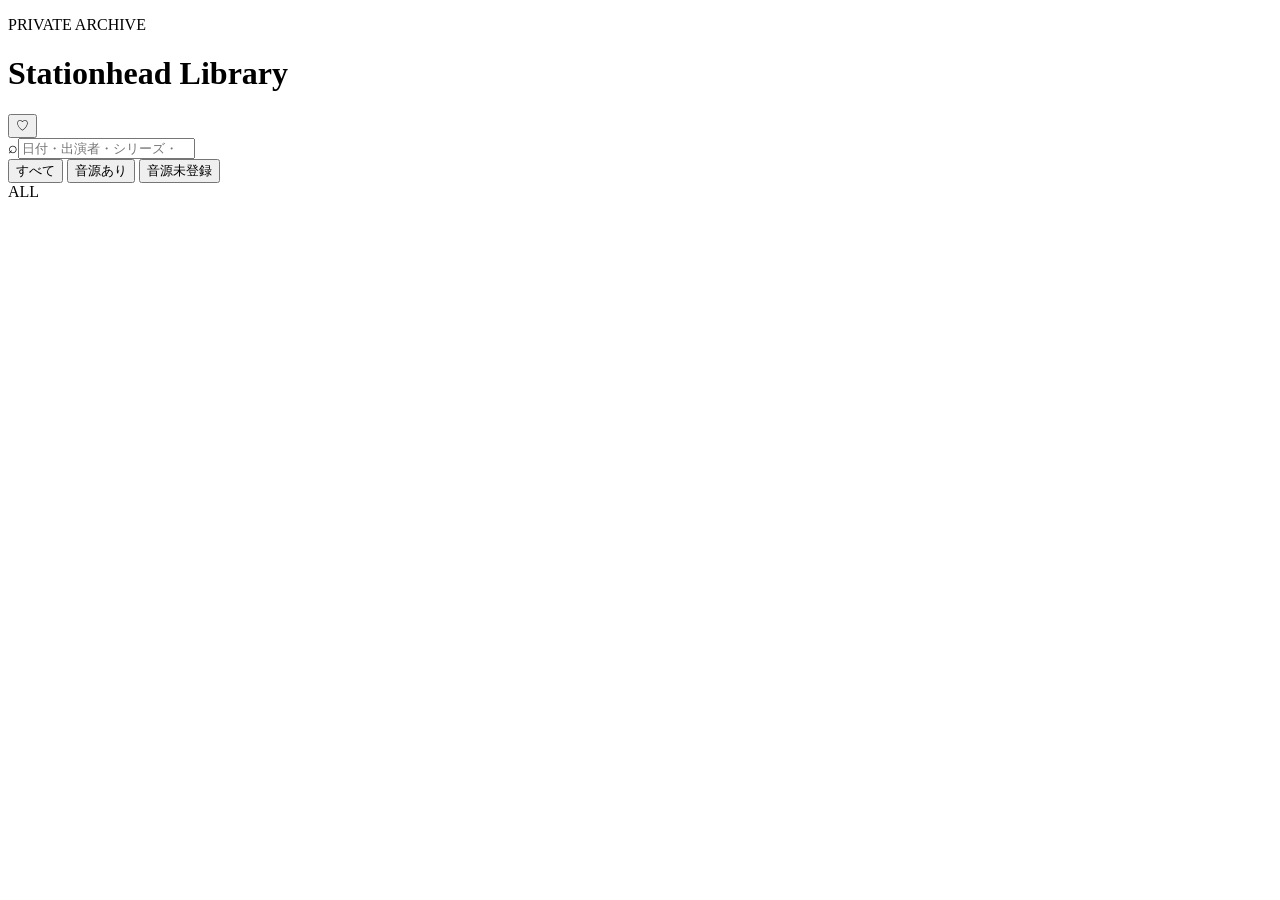
==== index.html @ ab301841 "Add index.html" ====
<!doctype html>
<html lang="ja">
<head>
  <meta charset="utf-8">
  <meta name="viewport" content="width=device-width,initial-scale=1,viewport-fit=cover">
  <meta name="theme-color" content="#101217">
  <title>MAZZEL Stationhead Library</title>
  <link rel="stylesheet" href="./styles.css">
</head>
<body>
  <header class="topbar">
    <div><p class="eyebrow">PRIVATE ARCHIVE</p><h1>Stationhead Library</h1></div>
    <button id="favOnlyBtn" class="round">♡</button>
  </header>
  <main>
    <section class="controls">
      <label class="search"><span>⌕</span><input id="searchInput" type="search" placeholder="日付・出演者・シリーズ・メモを検索"></label>
      <div id="memberChips" class="chips"></div>
      <div class="status-row">
        <button class="status-btn active" data-status="all">すべて</button>
        <button class="status-btn" data-status="ready">音源あり</button>
        <button class="status-btn" data-status="missing">音源未登録</button>
      </div>
    </section>
    <section class="summary"><span id="countLabel"></span><span id="filterLabel">ALL</span></section>
    <section id="episodeList" class="episode-list"></section>
  </main>

  <template id="episodeTemplate">
    <article class="episode-card">
      <div class="card-head">
        <div><p class="date"></p><h2 class="series"></h2></div>
        <button class="fav-btn round">♡</button>
      </div>
      <div class="members"></div>
      <p class="memo"></p>
      <div class="player-wrap"></div>
      <div class="meta"></div>
    </article>
  </template>
  <script type="module" src="./app.js"></script>
</body>
</html>
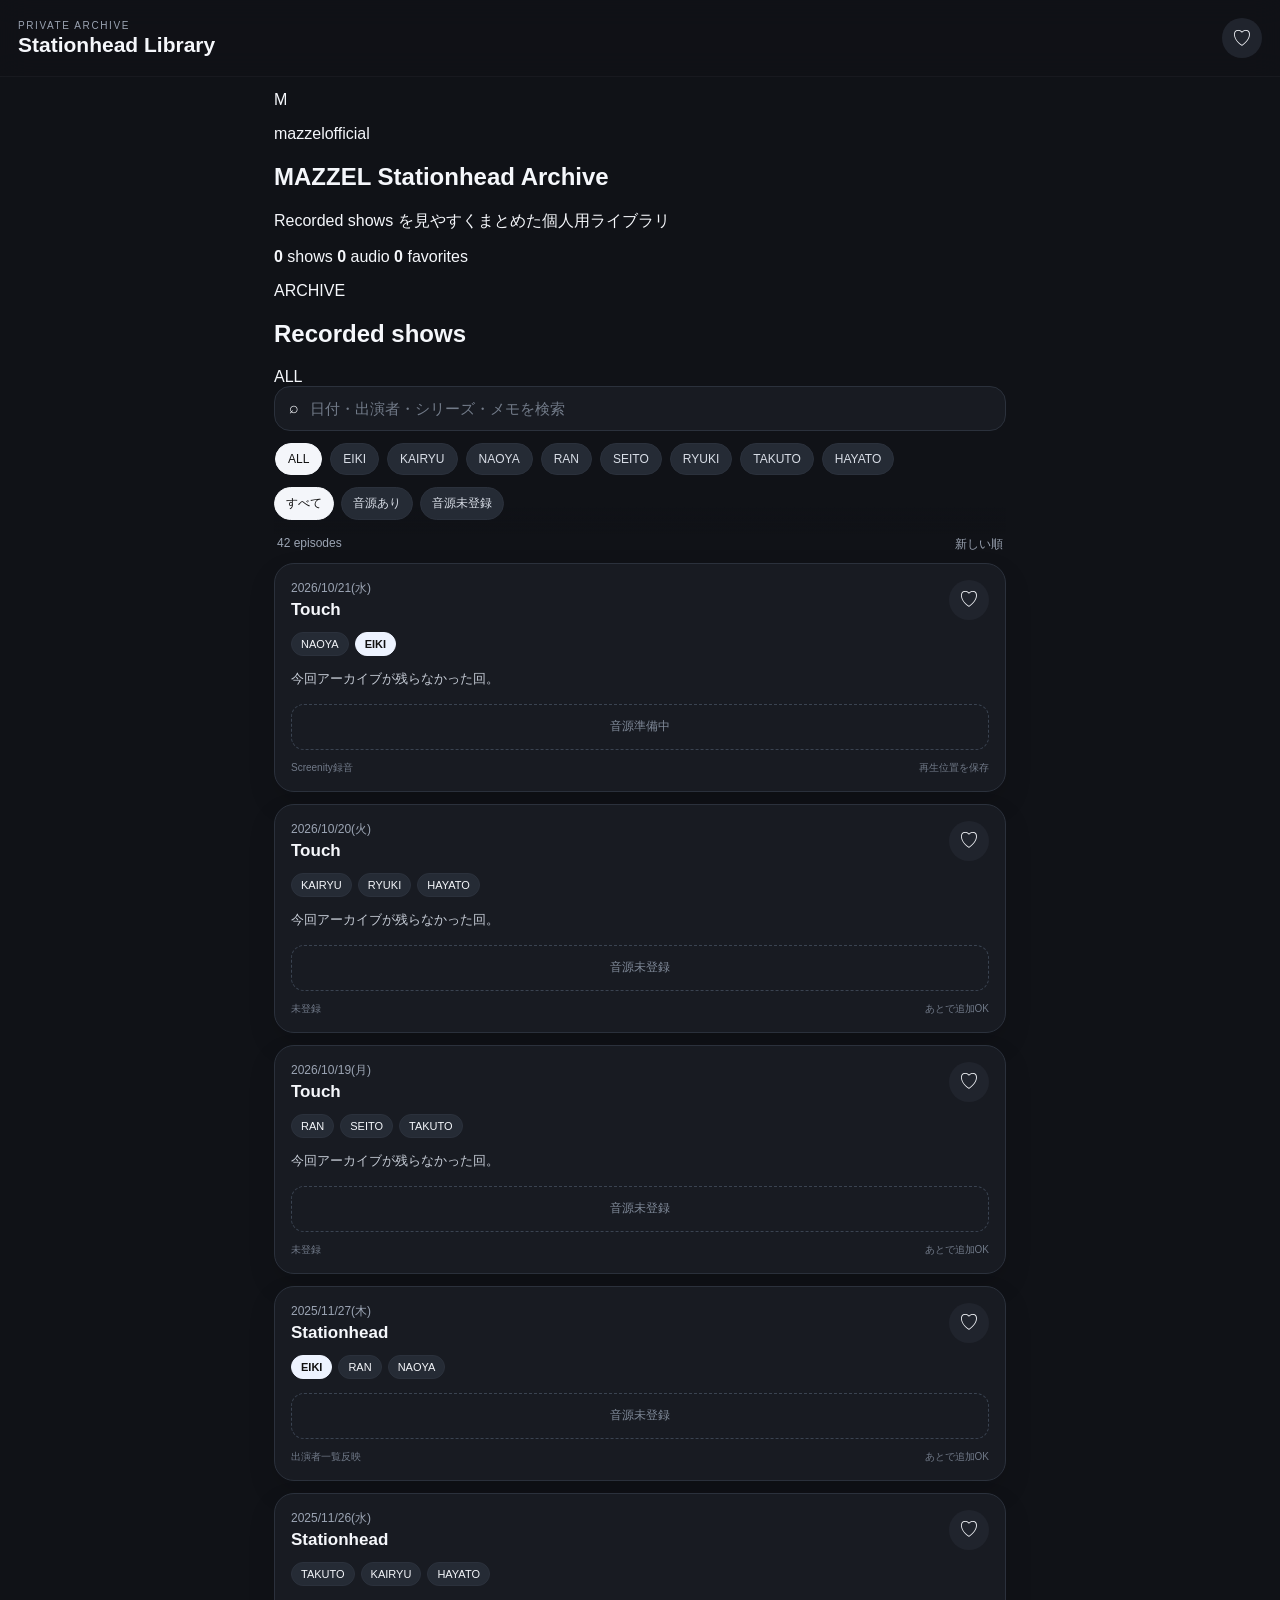
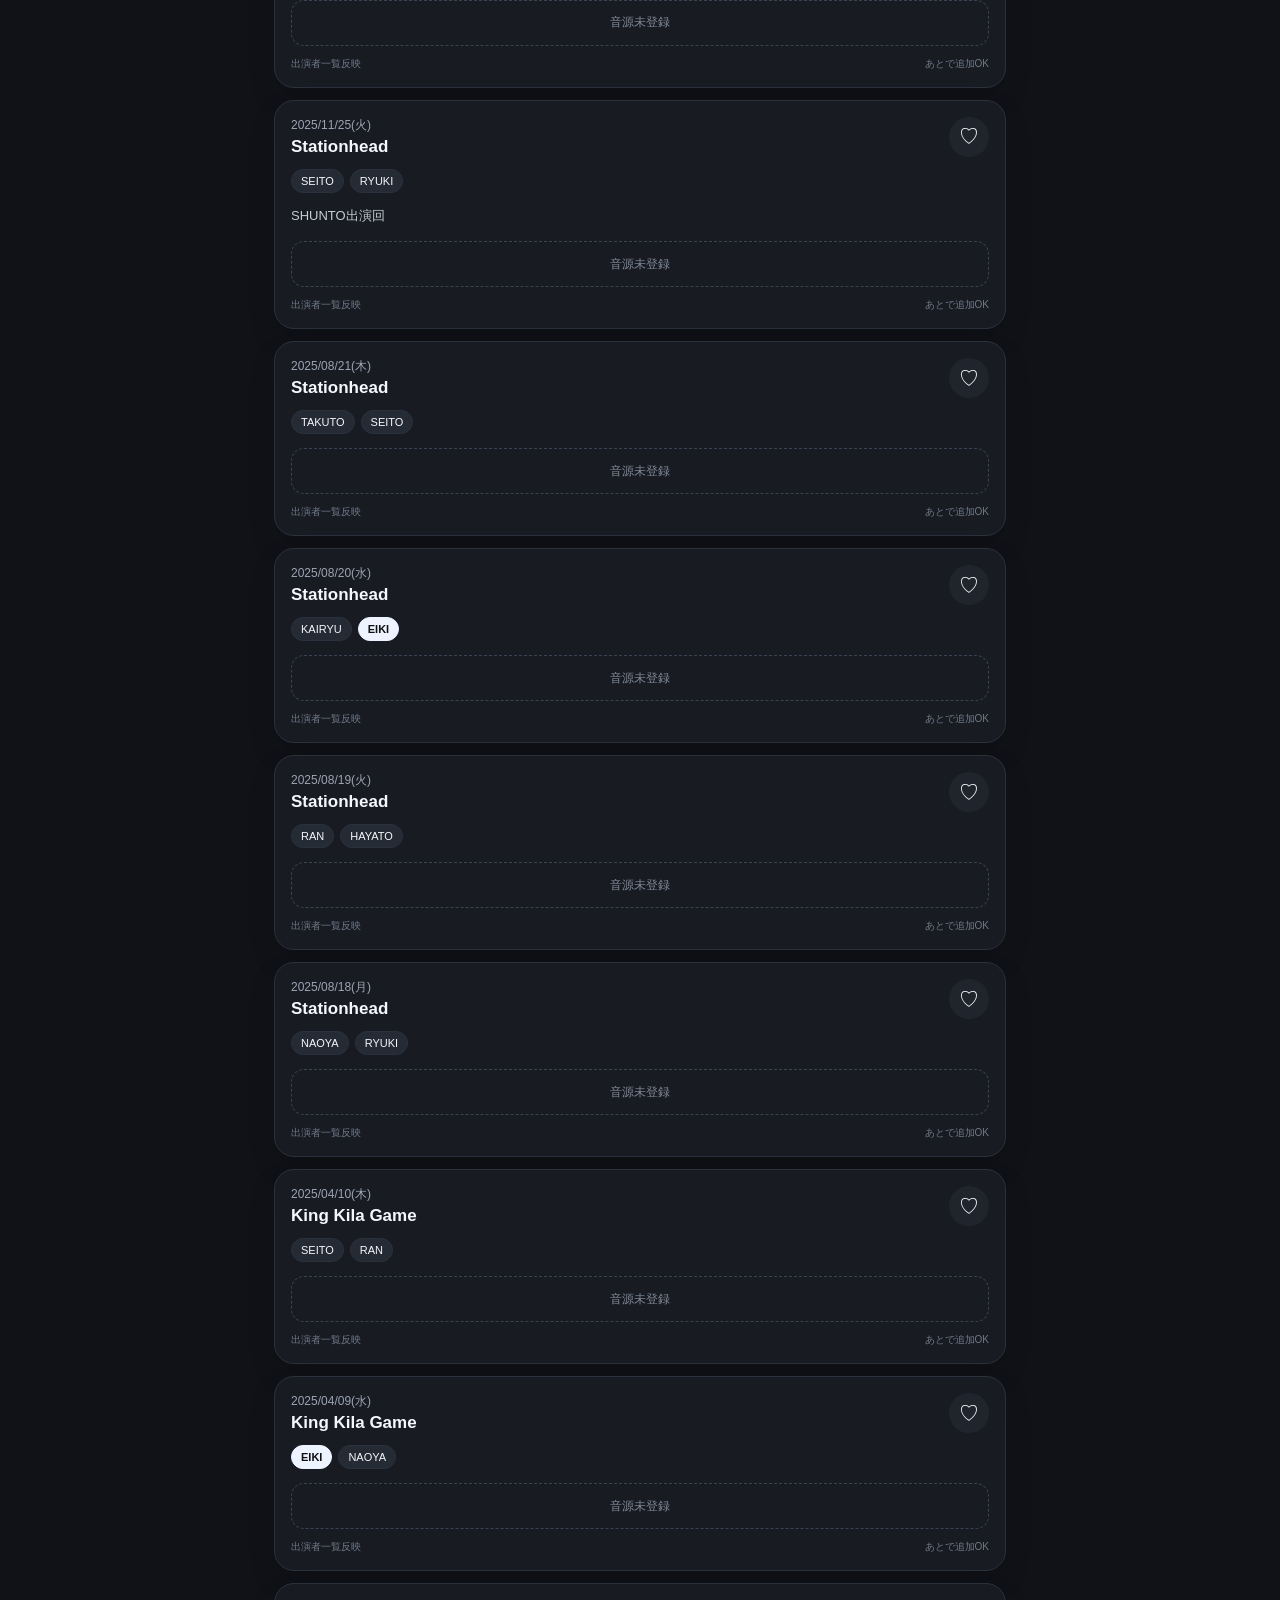
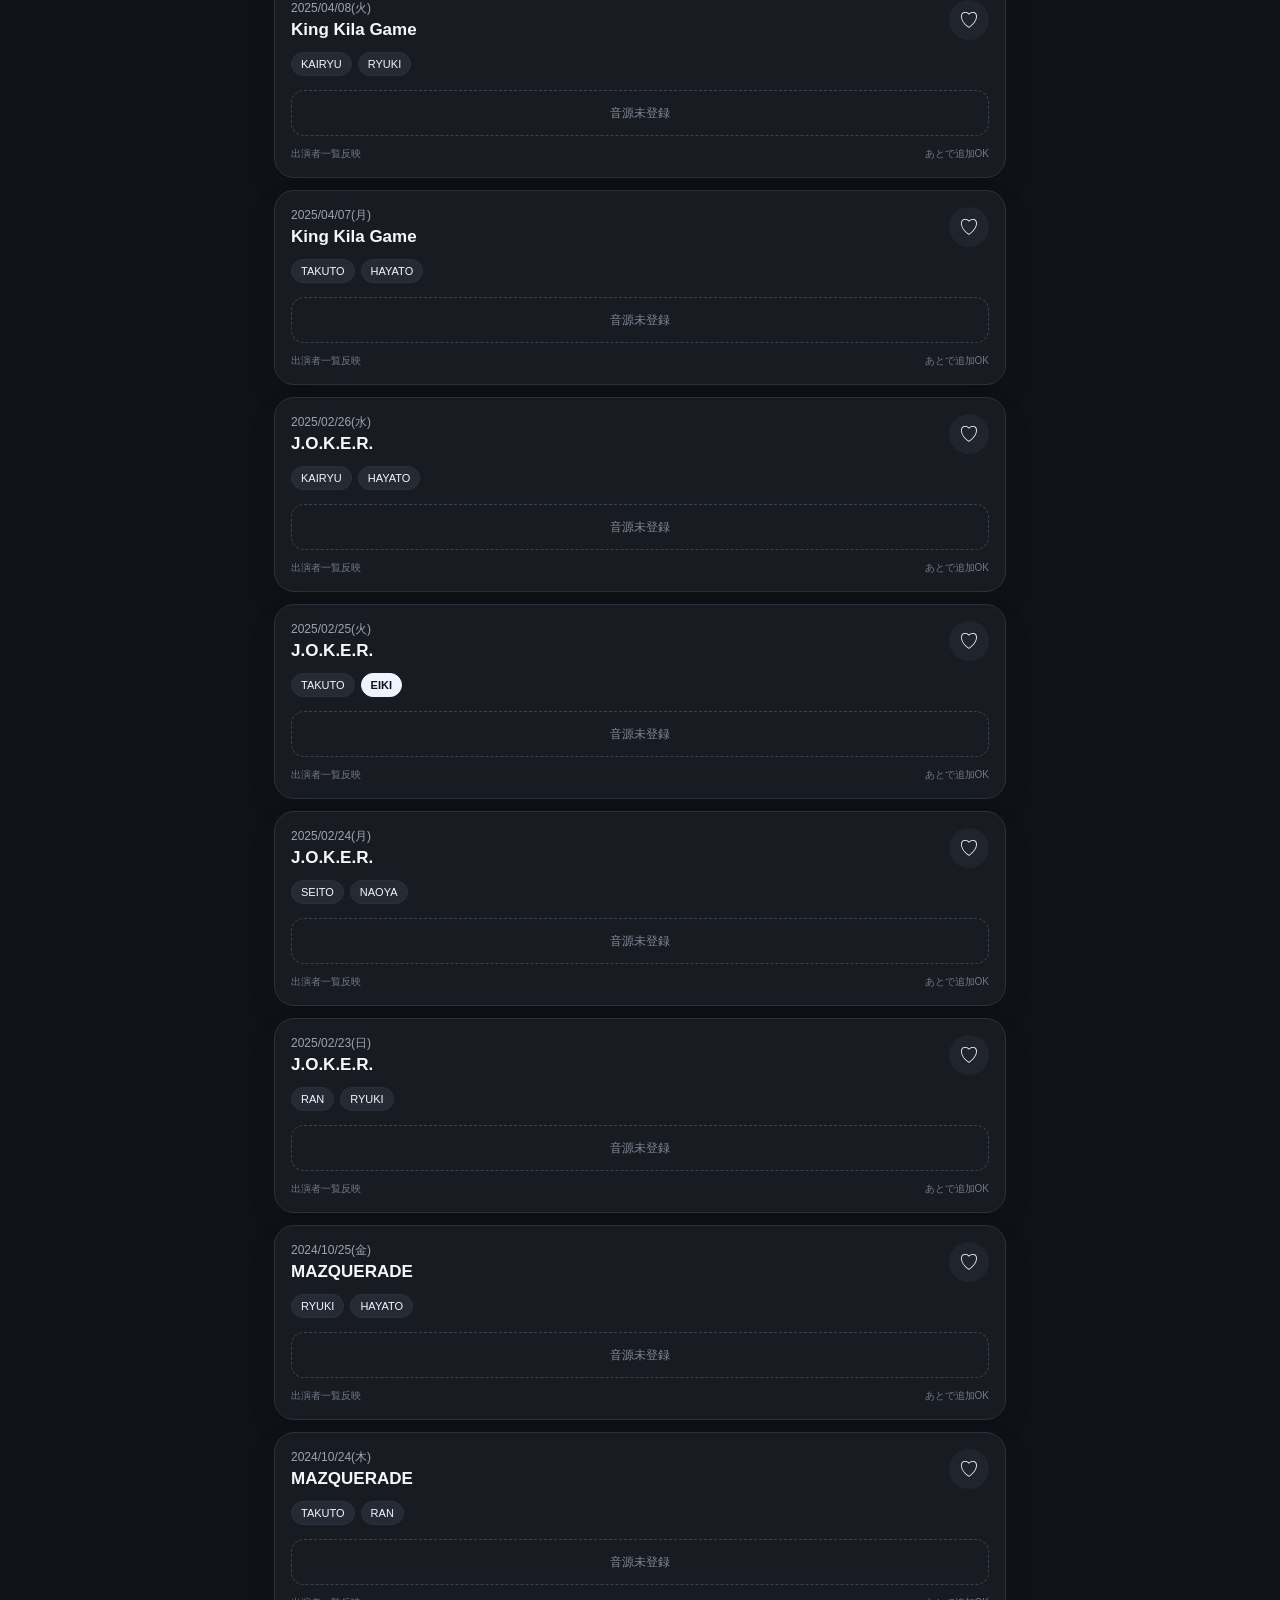
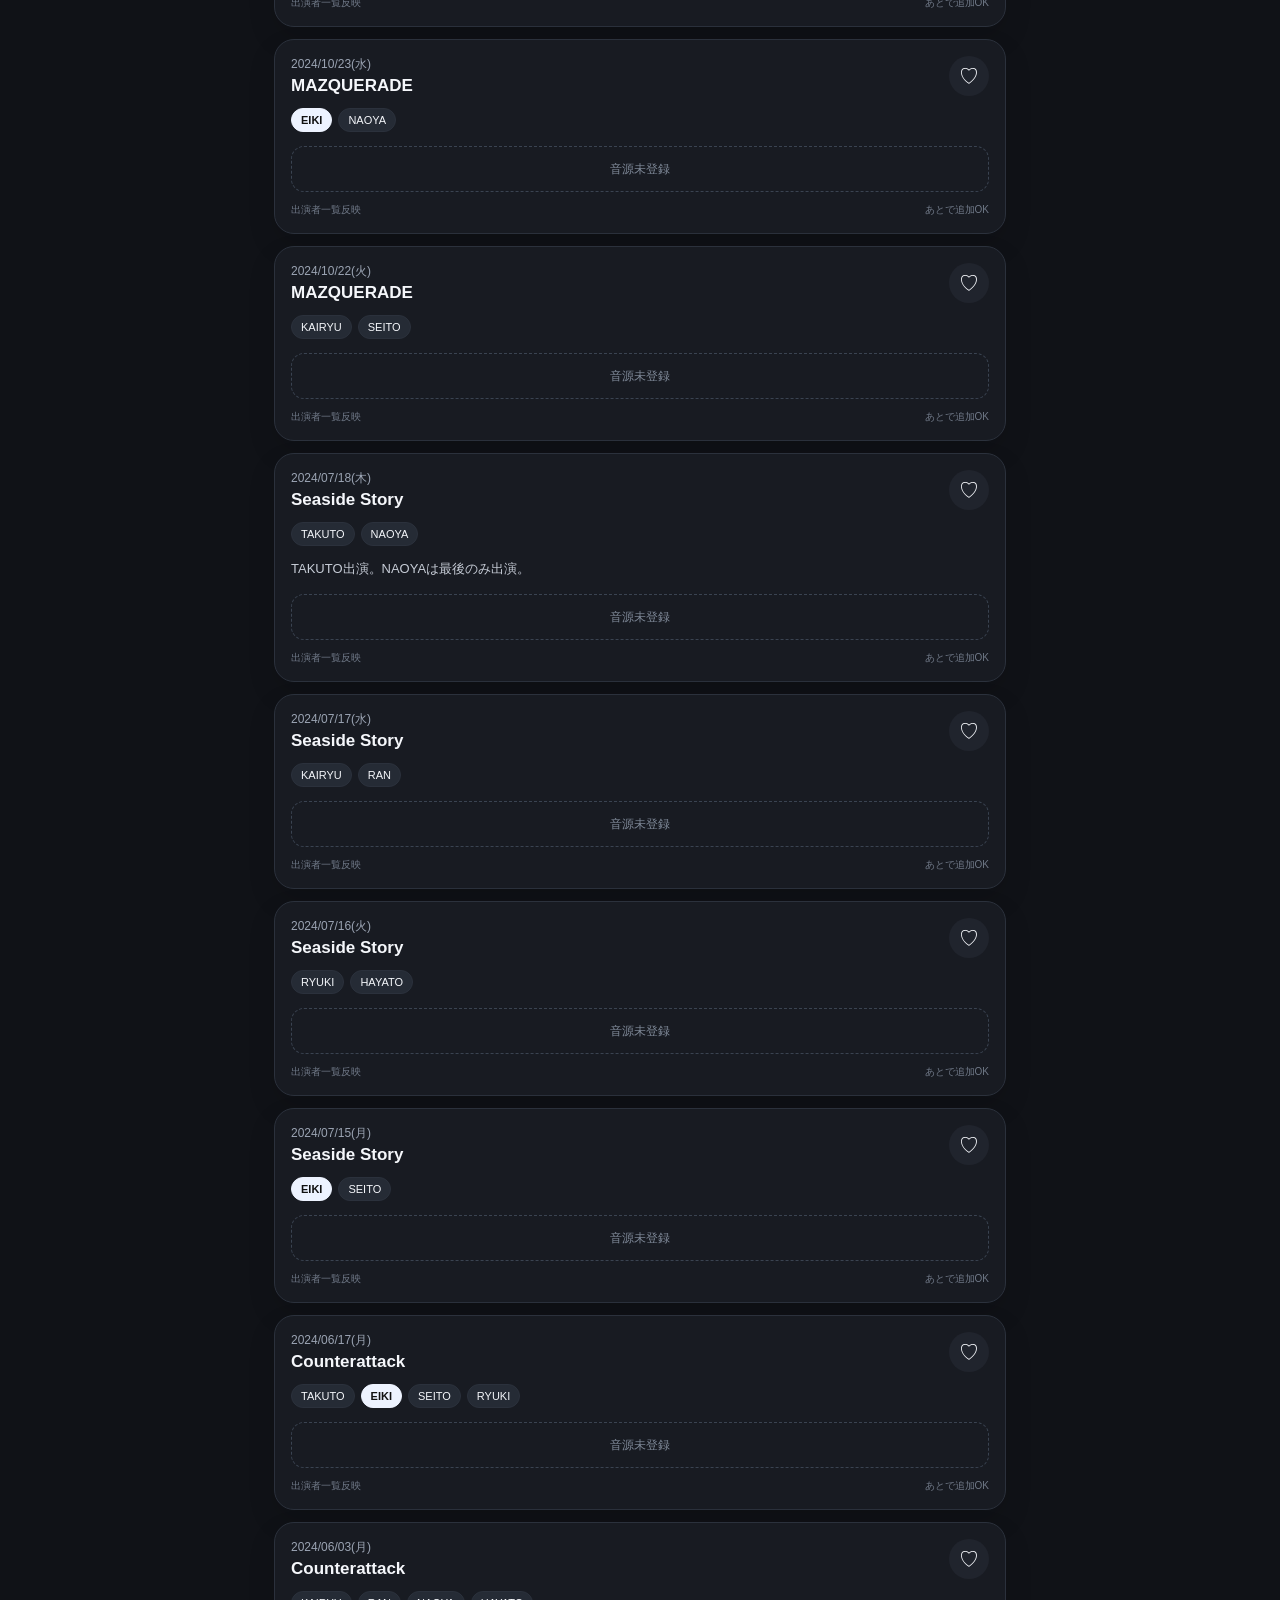
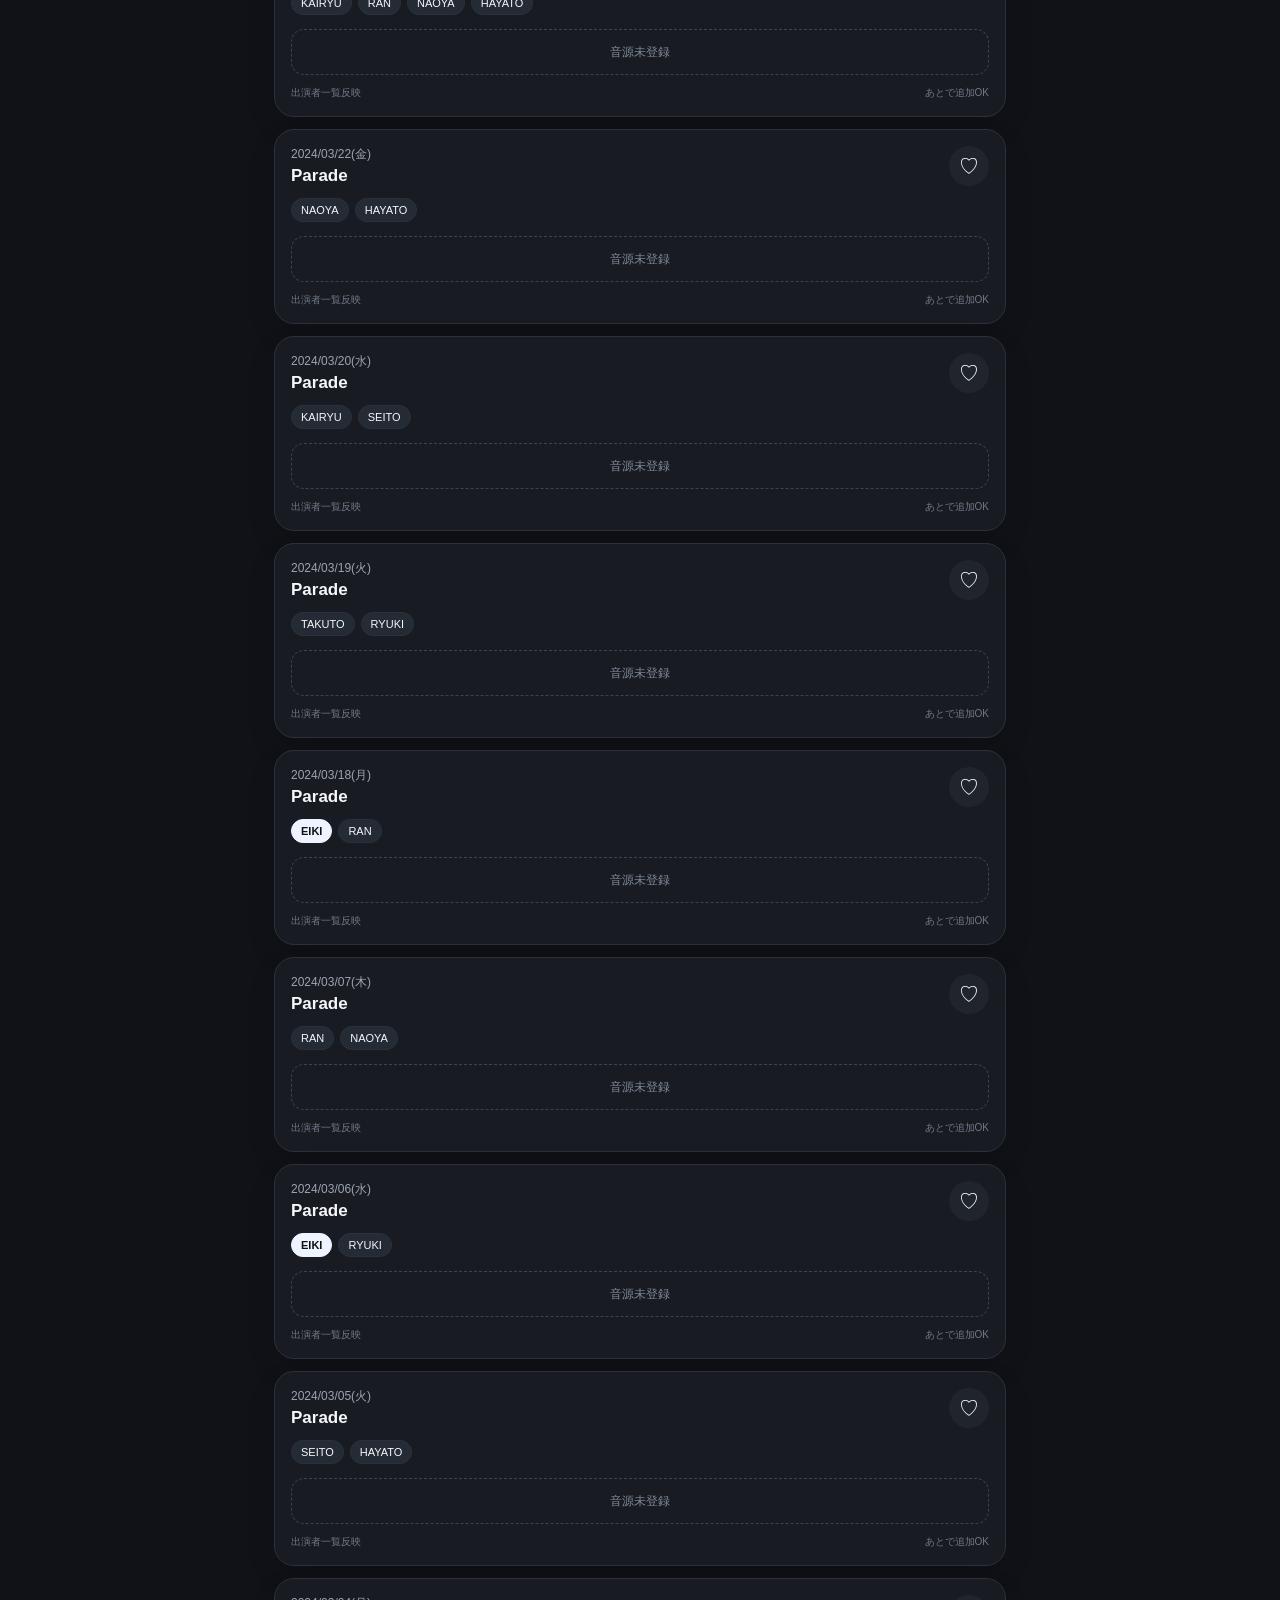
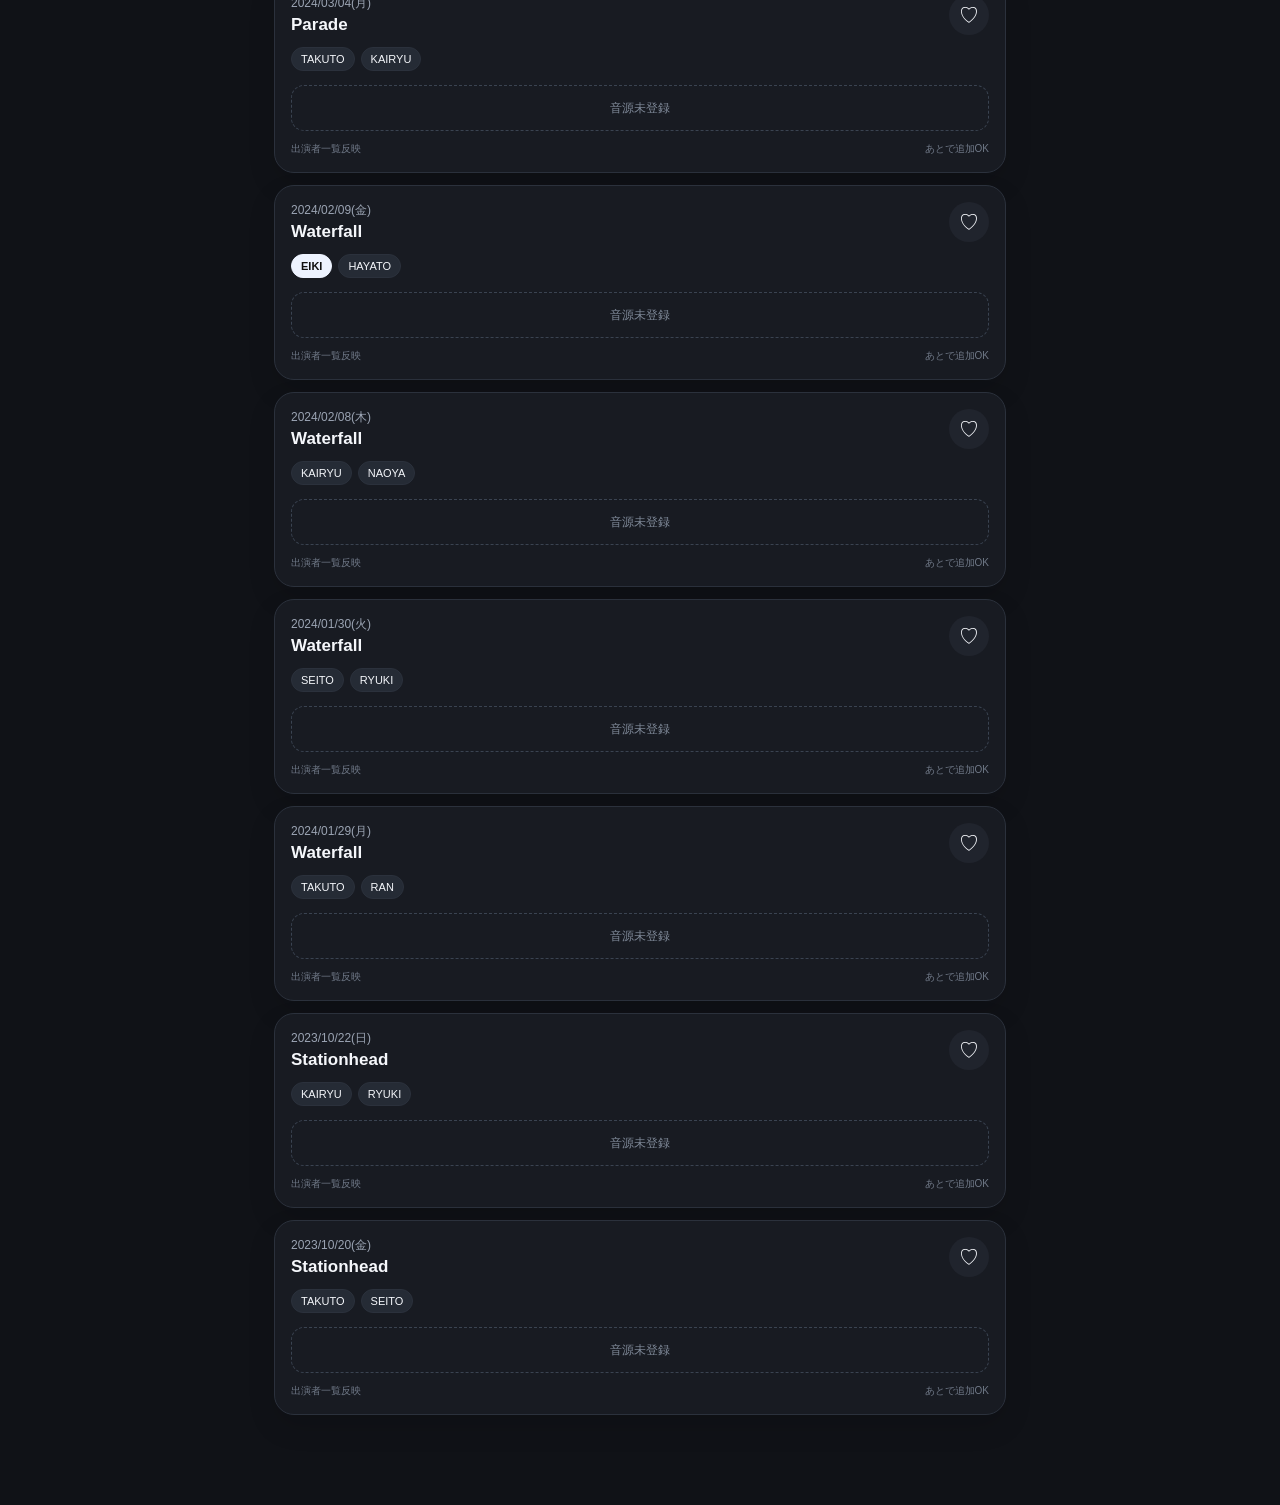
==== commit 6a3b5bbc: "Refine mobile archive design" ====
--- a/index.html
+++ b/index.html
@@ -3,18 +3,47 @@
 <head>
   <meta charset="utf-8">
   <meta name="viewport" content="width=device-width,initial-scale=1,viewport-fit=cover">
-  <meta name="theme-color" content="#101217">
+  <meta name="theme-color" content="#08090d">
   <title>MAZZEL Stationhead Library</title>
   <link rel="stylesheet" href="./styles.css">
 </head>
 <body>
   <header class="topbar">
-    <div><p class="eyebrow">PRIVATE ARCHIVE</p><h1>Stationhead Library</h1></div>
-    <button id="favOnlyBtn" class="round">♡</button>
+    <div>
+      <p class="eyebrow">PRIVATE ARCHIVE</p>
+      <h1>Stationhead Library</h1>
+    </div>
+    <button id="favOnlyBtn" class="round" aria-label="お気に入りのみ">♡</button>
   </header>
+
   <main>
+    <section class="profile-card">
+      <div class="profile-icon">M</div>
+      <div class="profile-main">
+        <p class="profile-handle">mazzelofficial</p>
+        <h2>MAZZEL Stationhead Archive</h2>
+        <p class="profile-sub">Recorded shows を見やすくまとめた個人用ライブラリ</p>
+        <div class="profile-stats">
+          <span><strong id="totalCount">0</strong> shows</span>
+          <span><strong id="audioCount">0</strong> audio</span>
+          <span><strong id="favCount">0</strong> favorites</span>
+        </div>
+      </div>
+    </section>
+
+    <section class="section-head">
+      <div>
+        <p class="section-kicker">ARCHIVE</p>
+        <h2>Recorded shows</h2>
+      </div>
+      <span id="filterLabel" class="filter-label">ALL</span>
+    </section>
+
     <section class="controls">
-      <label class="search"><span>⌕</span><input id="searchInput" type="search" placeholder="日付・出演者・シリーズ・メモを検索"></label>
+      <label class="search">
+        <span>⌕</span>
+        <input id="searchInput" type="search" placeholder="日付・出演者・シリーズ・メモを検索">
+      </label>
       <div id="memberChips" class="chips"></div>
       <div class="status-row">
         <button class="status-btn active" data-status="all">すべて</button>
@@ -22,15 +51,23 @@
         <button class="status-btn" data-status="missing">音源未登録</button>
       </div>
     </section>
-    <section class="summary"><span id="countLabel"></span><span id="filterLabel">ALL</span></section>
+
+    <section class="summary">
+      <span id="countLabel">0 shows</span>
+      <span class="summary-note">新しい順</span>
+    </section>
+
     <section id="episodeList" class="episode-list"></section>
   </main>
 
   <template id="episodeTemplate">
     <article class="episode-card">
       <div class="card-head">
-        <div><p class="date"></p><h2 class="series"></h2></div>
-        <button class="fav-btn round">♡</button>
+        <div class="card-title-wrap">
+          <p class="date"></p>
+          <h3 class="series"></h3>
+        </div>
+        <button class="fav-btn round" aria-label="お気に入り">♡</button>
       </div>
       <div class="members"></div>
       <p class="memo"></p>
@@ -38,6 +75,7 @@
       <div class="meta"></div>
     </article>
   </template>
+
   <script type="module" src="./app.js"></script>
 </body>
 </html>
--- a/styles.css
+++ b/styles.css
@@ -0,0 +1,19 @@
+:root{--bg:#101217;--panel:#181b22;--panel2:#20242d;--text:#f5f7fb;--muted:#9ba4b3;--line:#2b313c;--chip:#252b35}
+*{box-sizing:border-box} html{background:var(--bg)} body{margin:0;background:var(--bg);color:var(--text);font-family:-apple-system,BlinkMacSystemFont,"Segoe UI","Hiragino Sans","Noto Sans JP",sans-serif}
+button,input{font:inherit} button{cursor:pointer}
+.topbar{position:sticky;top:0;z-index:10;display:flex;justify-content:space-between;align-items:center;padding:18px;background:rgba(16,18,23,.94);backdrop-filter:blur(14px);border-bottom:1px solid rgba(255,255,255,.04)}
+.eyebrow{margin:0 0 2px;color:var(--muted);font-size:10px;letter-spacing:.16em} h1{margin:0;font-size:21px}
+.round{border:0;width:40px;height:40px;border-radius:50%;background:var(--panel2);color:var(--text);font-size:20px}.round.active{background:#fff;color:#111}
+main{max-width:760px;margin:auto;padding:14px 14px 90px}
+.controls{position:sticky;top:76px;z-index:8;background:linear-gradient(180deg,var(--bg) 82%,rgba(16,18,23,0));padding-bottom:14px}
+.search{display:flex;gap:9px;align-items:center;background:var(--panel);border:1px solid var(--line);border-radius:16px;padding:12px 14px}.search input{width:100%;border:0;outline:0;background:transparent;color:var(--text);font-size:15px}.search input::placeholder{color:#727b89}
+.chips{display:flex;gap:8px;overflow:auto;padding:12px 1px 4px;scrollbar-width:none}.chips::-webkit-scrollbar{display:none}
+.chip,.status-btn{flex:0 0 auto;border:1px solid var(--line);background:var(--chip);color:#d9dee7;border-radius:999px;padding:8px 12px;font-size:12px}.chip.active,.status-btn.active{background:#f4f6fa;color:#111;border-color:#f4f6fa}
+.status-row{display:flex;gap:7px;margin-top:8px}.status-btn{padding:7px 11px}
+.summary{display:flex;justify-content:space-between;color:var(--muted);font-size:12px;padding:2px 3px 10px}
+.episode-list{display:grid;gap:12px}.episode-card{background:var(--panel);border:1px solid var(--line);border-radius:20px;padding:16px;box-shadow:0 12px 28px rgba(0,0,0,.12)}
+.card-head{display:flex;justify-content:space-between;gap:12px}.date{margin:0 0 3px;color:var(--muted);font-size:12px}.series{margin:0;font-size:17px}
+.members{display:flex;flex-wrap:wrap;gap:6px;margin-top:12px}.member{background:var(--chip);border:1px solid var(--line);padding:5px 9px;border-radius:999px;font-size:11px}.member.eiki{background:#edf3ff;color:#111;border-color:#edf3ff;font-weight:700}
+.memo{margin:12px 0 0;color:#c6ccd6;font-size:13px;line-height:1.7}.player-wrap{margin-top:14px}audio{width:100%;height:42px}
+.missing{display:flex;justify-content:center;align-items:center;min-height:46px;border:1px dashed #3a4351;border-radius:13px;color:#7f8998;font-size:12px}
+.meta{display:flex;justify-content:space-between;margin-top:11px;color:#707988;font-size:10px}.empty{text-align:center;color:var(--muted);padding:60px 20px}
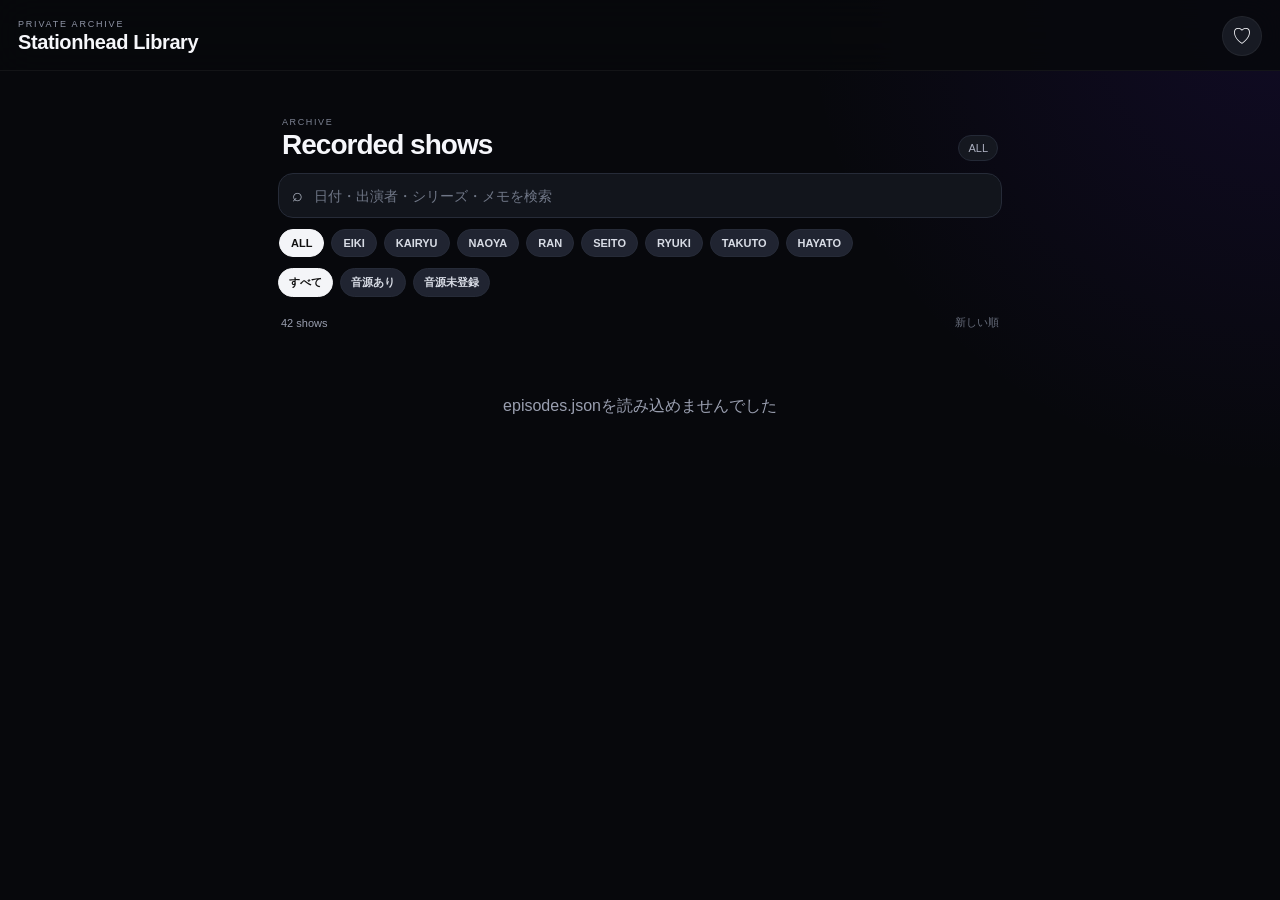
==== commit 031af34f: "Remove extra profile box" ====
--- a/index.html
+++ b/index.html
@@ -17,20 +17,6 @@
   </header>
 
   <main>
-    <section class="profile-card">
-      <div class="profile-icon">M</div>
-      <div class="profile-main">
-        <p class="profile-handle">mazzelofficial</p>
-        <h2>MAZZEL Stationhead Archive</h2>
-        <p class="profile-sub">Recorded shows を見やすくまとめた個人用ライブラリ</p>
-        <div class="profile-stats">
-          <span><strong id="totalCount">0</strong> shows</span>
-          <span><strong id="audioCount">0</strong> audio</span>
-          <span><strong id="favCount">0</strong> favorites</span>
-        </div>
-      </div>
-    </section>
-
     <section class="section-head">
       <div>
         <p class="section-kicker">ARCHIVE</p>
--- a/styles.css
+++ b/styles.css
@@ -1,19 +1,138 @@
-:root{--bg:#101217;--panel:#181b22;--panel2:#20242d;--text:#f5f7fb;--muted:#9ba4b3;--line:#2b313c;--chip:#252b35}
-*{box-sizing:border-box} html{background:var(--bg)} body{margin:0;background:var(--bg);color:var(--text);font-family:-apple-system,BlinkMacSystemFont,"Segoe UI","Hiragino Sans","Noto Sans JP",sans-serif}
-button,input{font:inherit} button{cursor:pointer}
-.topbar{position:sticky;top:0;z-index:10;display:flex;justify-content:space-between;align-items:center;padding:18px;background:rgba(16,18,23,.94);backdrop-filter:blur(14px);border-bottom:1px solid rgba(255,255,255,.04)}
-.eyebrow{margin:0 0 2px;color:var(--muted);font-size:10px;letter-spacing:.16em} h1{margin:0;font-size:21px}
-.round{border:0;width:40px;height:40px;border-radius:50%;background:var(--panel2);color:var(--text);font-size:20px}.round.active{background:#fff;color:#111}
-main{max-width:760px;margin:auto;padding:14px 14px 90px}
-.controls{position:sticky;top:76px;z-index:8;background:linear-gradient(180deg,var(--bg) 82%,rgba(16,18,23,0));padding-bottom:14px}
-.search{display:flex;gap:9px;align-items:center;background:var(--panel);border:1px solid var(--line);border-radius:16px;padding:12px 14px}.search input{width:100%;border:0;outline:0;background:transparent;color:var(--text);font-size:15px}.search input::placeholder{color:#727b89}
-.chips{display:flex;gap:8px;overflow:auto;padding:12px 1px 4px;scrollbar-width:none}.chips::-webkit-scrollbar{display:none}
-.chip,.status-btn{flex:0 0 auto;border:1px solid var(--line);background:var(--chip);color:#d9dee7;border-radius:999px;padding:8px 12px;font-size:12px}.chip.active,.status-btn.active{background:#f4f6fa;color:#111;border-color:#f4f6fa}
-.status-row{display:flex;gap:7px;margin-top:8px}.status-btn{padding:7px 11px}
-.summary{display:flex;justify-content:space-between;color:var(--muted);font-size:12px;padding:2px 3px 10px}
-.episode-list{display:grid;gap:12px}.episode-card{background:var(--panel);border:1px solid var(--line);border-radius:20px;padding:16px;box-shadow:0 12px 28px rgba(0,0,0,.12)}
-.card-head{display:flex;justify-content:space-between;gap:12px}.date{margin:0 0 3px;color:var(--muted);font-size:12px}.series{margin:0;font-size:17px}
-.members{display:flex;flex-wrap:wrap;gap:6px;margin-top:12px}.member{background:var(--chip);border:1px solid var(--line);padding:5px 9px;border-radius:999px;font-size:11px}.member.eiki{background:#edf3ff;color:#111;border-color:#edf3ff;font-weight:700}
-.memo{margin:12px 0 0;color:#c6ccd6;font-size:13px;line-height:1.7}.player-wrap{margin-top:14px}audio{width:100%;height:42px}
-.missing{display:flex;justify-content:center;align-items:center;min-height:46px;border:1px dashed #3a4351;border-radius:13px;color:#7f8998;font-size:12px}
-.meta{display:flex;justify-content:space-between;margin-top:11px;color:#707988;font-size:10px}.empty{text-align:center;color:var(--muted);padding:60px 20px}
+:root{
+  --bg:#07080c;
+  --panel:#11131a;
+  --panel2:#171a23;
+  --panel3:#202431;
+  --text:#f6f7fb;
+  --muted:#9a9fb0;
+  --muted2:#6f7585;
+  --line:#262b38;
+  --purple:#5621d8;
+  --purple2:#6c37f0;
+  --chip:#202431;
+}
+*{box-sizing:border-box}
+html{background:var(--bg)}
+body{
+  margin:0;
+  background:
+    radial-gradient(circle at top right,rgba(86,33,216,.12),transparent 34%),
+    var(--bg);
+  color:var(--text);
+  font-family:-apple-system,BlinkMacSystemFont,"Segoe UI","Hiragino Sans","Noto Sans JP",sans-serif;
+}
+button,input{font:inherit}
+button{cursor:pointer}
+.topbar{
+  position:sticky;top:0;z-index:20;
+  display:flex;justify-content:space-between;align-items:center;
+  padding:16px 18px 14px;
+  background:rgba(7,8,12,.88);
+  backdrop-filter:blur(18px);
+  border-bottom:1px solid rgba(255,255,255,.05);
+}
+.eyebrow{margin:0 0 2px;color:#8f95a6;font-size:9px;letter-spacing:.2em}
+h1{margin:0;font-size:20px;letter-spacing:-.02em}
+.round{
+  border:1px solid rgba(255,255,255,.05);
+  width:40px;height:40px;border-radius:50%;
+  background:var(--panel2);color:var(--text);font-size:20px;
+}
+.round.active{background:#fff;color:#111}
+main{max-width:760px;margin:auto;padding:18px 14px 96px}
+
+.profile-card{
+  position:relative;overflow:hidden;
+  display:grid;grid-template-columns:52px 1fr;gap:14px;
+  background:linear-gradient(145deg,#151721,#0f1118);
+  border:1px solid #242936;
+  border-radius:24px;padding:18px;
+  box-shadow:0 18px 45px rgba(0,0,0,.25);
+}
+.profile-card:after{
+  content:"";position:absolute;right:-50px;top:-70px;width:180px;height:180px;
+  border-radius:50%;background:radial-gradient(circle,rgba(91,38,226,.22),transparent 68%);
+}
+.profile-icon{
+  position:relative;z-index:1;
+  width:52px;height:52px;border-radius:50%;
+  display:grid;place-items:center;
+  background:#050507;border:1px solid #2e3340;
+  font-weight:900;font-size:20px;letter-spacing:-.08em;
+}
+.profile-main{position:relative;z-index:1;min-width:0}
+.profile-handle{margin:1px 0 6px;font-size:12px;color:#c8ccda;font-weight:700}
+.profile-main h2{margin:0;font-size:19px;line-height:1.3;letter-spacing:-.02em}
+.profile-sub{margin:7px 0 0;color:var(--muted);font-size:12px;line-height:1.6}
+.profile-stats{display:flex;flex-wrap:wrap;gap:8px 14px;margin-top:14px;color:#a8aebe;font-size:11px}
+.profile-stats strong{color:#fff;font-size:13px;margin-right:2px}
+
+.section-head{
+  display:flex;justify-content:space-between;align-items:end;
+  padding:28px 4px 12px;
+}
+.section-kicker{margin:0 0 2px;color:#7d8393;font-size:9px;letter-spacing:.18em}
+.section-head h2{margin:0;font-size:28px;letter-spacing:-.035em}
+.filter-label{
+  display:inline-flex;align-items:center;min-height:26px;
+  color:#aaaebe;font-size:11px;
+  background:#151820;border:1px solid #242936;border-radius:999px;padding:5px 9px;
+}
+
+.controls{padding-bottom:8px}
+.search{
+  display:flex;gap:9px;align-items:center;
+  background:#12151c;border:1px solid var(--line);border-radius:15px;padding:11px 13px;
+}
+.search span{color:#a9afbc;font-size:18px}
+.search input{width:100%;border:0;outline:0;background:transparent;color:var(--text);font-size:14px}
+.search input::placeholder{color:#707787}
+.chips{display:flex;gap:7px;overflow:auto;padding:11px 1px 3px;scrollbar-width:none}
+.chips::-webkit-scrollbar{display:none}
+.chip,.status-btn{
+  flex:0 0 auto;border:1px solid var(--line);background:var(--chip);color:#d8dce5;
+  border-radius:999px;padding:7px 11px;font-size:11px;font-weight:600;
+}
+.chip.active,.status-btn.active{background:#f4f5f8;color:#111;border-color:#f4f5f8}
+.status-row{display:flex;gap:7px;margin-top:8px}
+.status-btn{padding:6px 10px}
+.summary{
+  display:flex;justify-content:space-between;align-items:center;
+  color:var(--muted);font-size:11px;padding:10px 3px 10px;
+}
+.summary-note{color:#696f7e}
+.episode-list{display:grid;gap:11px}
+.episode-card{
+  background:linear-gradient(180deg,#12151d,#101219);
+  border:1px solid #252a36;
+  border-radius:20px;padding:15px;
+  box-shadow:0 10px 28px rgba(0,0,0,.16);
+}
+.card-head{display:flex;justify-content:space-between;gap:12px;align-items:flex-start}
+.card-title-wrap{min-width:0}
+.date{margin:0 0 4px;color:#969cad;font-size:12px;font-weight:600;letter-spacing:.01em}
+.series{margin:0;font-size:20px;line-height:1.25;letter-spacing:-.02em}
+.fav-btn{width:36px;height:36px;font-size:18px;flex:0 0 auto}
+.members{display:flex;flex-wrap:wrap;gap:6px;margin-top:11px}
+.member{
+  background:#1c2029;border:1px solid #2b313d;color:#dce0e8;
+  padding:5px 8px;border-radius:999px;font-size:10px;font-weight:700;
+}
+.member.eiki{background:#f0f3fb;color:#111;border-color:#f0f3fb}
+.memo{margin:10px 0 0;color:#b9bfcb;font-size:12px;line-height:1.65}
+.player-wrap{margin-top:13px}
+audio{width:100%;height:40px;accent-color:var(--purple)}
+.missing{
+  display:flex;justify-content:center;align-items:center;
+  min-height:42px;border:1px dashed #353b49;border-radius:12px;color:#747c8d;font-size:11px;
+}
+.meta{
+  display:flex;justify-content:space-between;gap:10px;margin-top:9px;
+  color:#666e7f;font-size:9px;
+}
+.empty{text-align:center;color:var(--muted);padding:56px 20px}
+
+@media (min-width:700px){
+  main{padding-left:18px;padding-right:18px}
+  .profile-card{padding:20px}
+}
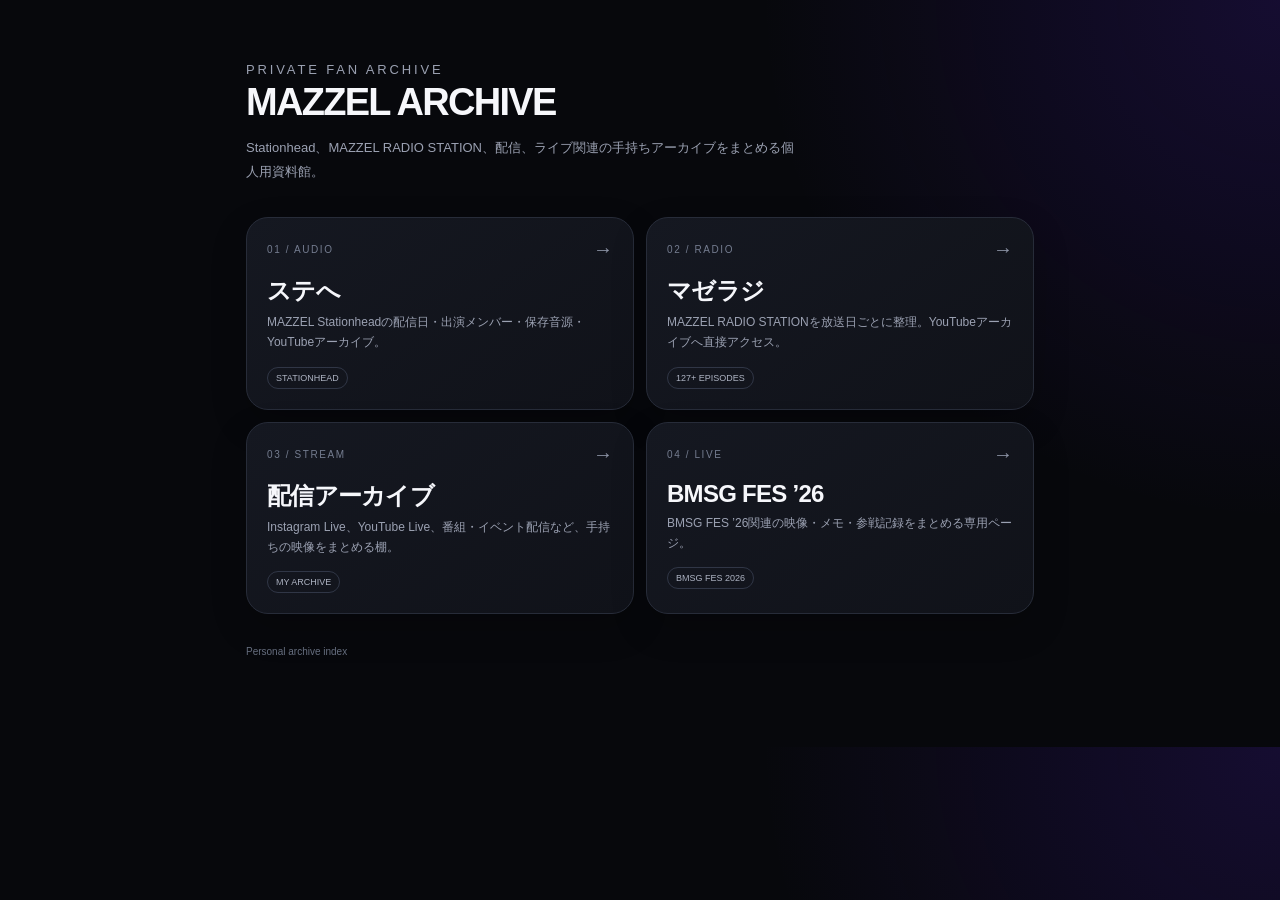
==== commit 32ea9ed9: "Mirror archive hub for GitHub Pages" ====
--- a/index.html
+++ b/index.html
@@ -1,67 +1,30 @@
 <!doctype html>
 <html lang="ja">
 <head>
-  <meta charset="utf-8">
-  <meta name="viewport" content="width=device-width,initial-scale=1,viewport-fit=cover">
-  <meta name="theme-color" content="#08090d">
-  <title>MAZZEL Stationhead Library</title>
-  <link rel="stylesheet" href="./styles.css">
+<meta charset="utf-8">
+<meta name="viewport" content="width=device-width,initial-scale=1,viewport-fit=cover">
+<meta name="theme-color" content="#08090d">
+<title>MAZZEL ARCHIVE</title>
+<style>
+:root{--bg:#07080c;--panel:#12151d;--line:#272c39;--text:#f6f7fb;--muted:#9ba1b2}
+*{box-sizing:border-box}body{margin:0;background:radial-gradient(circle at top right,rgba(86,33,216,.18),transparent 35%),var(--bg);color:var(--text);font-family:-apple-system,BlinkMacSystemFont,"Segoe UI","Hiragino Sans","Noto Sans JP",sans-serif}
+main{max-width:820px;margin:auto;padding:46px 16px 90px}
+.eyebrow{font-size:10px;letter-spacing:.22em;color:#8e95a7;margin:0 0 8px}.hero h1{font-size:38px;letter-spacing:-.045em;margin:0}.hero p{color:var(--muted);font-size:13px;line-height:1.8;margin:12px 0 0;max-width:560px}
+.grid{display:grid;grid-template-columns:1fr;gap:12px;margin-top:34px}
+.card{display:block;padding:20px;border-radius:22px;background:linear-gradient(145deg,#151821,#101219);border:1px solid var(--line);color:inherit;text-decoration:none;box-shadow:0 14px 36px rgba(0,0,0,.2)}
+.card-top{display:flex;justify-content:space-between;gap:12px;align-items:center}.num{font-size:10px;color:#747c8f;letter-spacing:.16em}.arrow{font-size:20px;color:#8e95a7}
+.card h2{font-size:24px;margin:14px 0 6px;letter-spacing:-.03em}.card p{margin:0;color:var(--muted);font-size:12px;line-height:1.65}
+.tag{display:inline-block;margin-top:14px;border:1px solid #303646;border-radius:999px;padding:5px 8px;color:#aeb4c3;font-size:9px}
+footer{margin-top:32px;color:#666e7f;font-size:10px}
+@media(min-width:700px){.grid{grid-template-columns:1fr 1fr}}
+</style>
 </head>
-<body>
-  <header class="topbar">
-    <div>
-      <p class="eyebrow">PRIVATE ARCHIVE</p>
-      <h1>Stationhead Library</h1>
-    </div>
-    <button id="favOnlyBtn" class="round" aria-label="お気に入りのみ">♡</button>
-  </header>
-
-  <main>
-    <section class="section-head">
-      <div>
-        <p class="section-kicker">ARCHIVE</p>
-        <h2>Recorded shows</h2>
-      </div>
-      <span id="filterLabel" class="filter-label">ALL</span>
-    </section>
-
-    <section class="controls">
-      <label class="search">
-        <span>⌕</span>
-        <input id="searchInput" type="search" placeholder="日付・出演者・シリーズ・メモを検索">
-      </label>
-      <div id="memberChips" class="chips"></div>
-      <div class="status-row">
-        <button class="status-btn active" data-status="all">すべて</button>
-        <button class="status-btn" data-status="ready">音源あり</button>
-        <button class="status-btn" data-status="missing">音源未登録</button>
-      </div>
-    </section>
-
-    <section class="summary">
-      <span id="countLabel">0 shows</span>
-      <span class="summary-note">新しい順</span>
-    </section>
-
-    <section id="episodeList" class="episode-list"></section>
-  </main>
-
-  <template id="episodeTemplate">
-    <article class="episode-card">
-      <div class="card-head">
-        <div class="card-title-wrap">
-          <p class="date"></p>
-          <h3 class="series"></h3>
-        </div>
-        <button class="fav-btn round" aria-label="お気に入り">♡</button>
-      </div>
-      <div class="members"></div>
-      <p class="memo"></p>
-      <div class="player-wrap"></div>
-      <div class="meta"></div>
-    </article>
-  </template>
-
-  <script type="module" src="./app.js"></script>
-</body>
-</html>
+<body><main>
+<section class="hero"><p class="eyebrow">PRIVATE FAN ARCHIVE</p><h1>MAZZEL ARCHIVE</h1><p>Stationhead、MAZZEL RADIO STATION、配信、ライブ関連の手持ちアーカイブをまとめる個人用資料館。</p></section>
+<section class="grid">
+<a class="card" href="./stationhead/"><div class="card-top"><span class="num">01 / AUDIO</span><span class="arrow">→</span></div><h2>ステへ</h2><p>MAZZEL Stationheadの配信日・出演メンバー・保存音源・YouTubeアーカイブ。</p><span class="tag">STATIONHEAD</span></a>
+<a class="card" href="./radio/"><div class="card-top"><span class="num">02 / RADIO</span><span class="arrow">→</span></div><h2>マゼラジ</h2><p>MAZZEL RADIO STATIONを放送日ごとに整理。YouTubeアーカイブへ直接アクセス。</p><span class="tag">127+ EPISODES</span></a>
+<a class="card" href="./archive/"><div class="card-top"><span class="num">03 / STREAM</span><span class="arrow">→</span></div><h2>配信アーカイブ</h2><p>Instagram Live、YouTube Live、番組・イベント配信など、手持ちの映像をまとめる棚。</p><span class="tag">MY ARCHIVE</span></a>
+<a class="card" href="./bmsg-fes-26/"><div class="card-top"><span class="num">04 / LIVE</span><span class="arrow">→</span></div><h2>BMSG FES ’26</h2><p>BMSG FES ’26関連の映像・メモ・参戦記録をまとめる専用ページ。</p><span class="tag">BMSG FES 2026</span></a>
+</section><footer>Personal archive index</footer>
+</main></body></html>
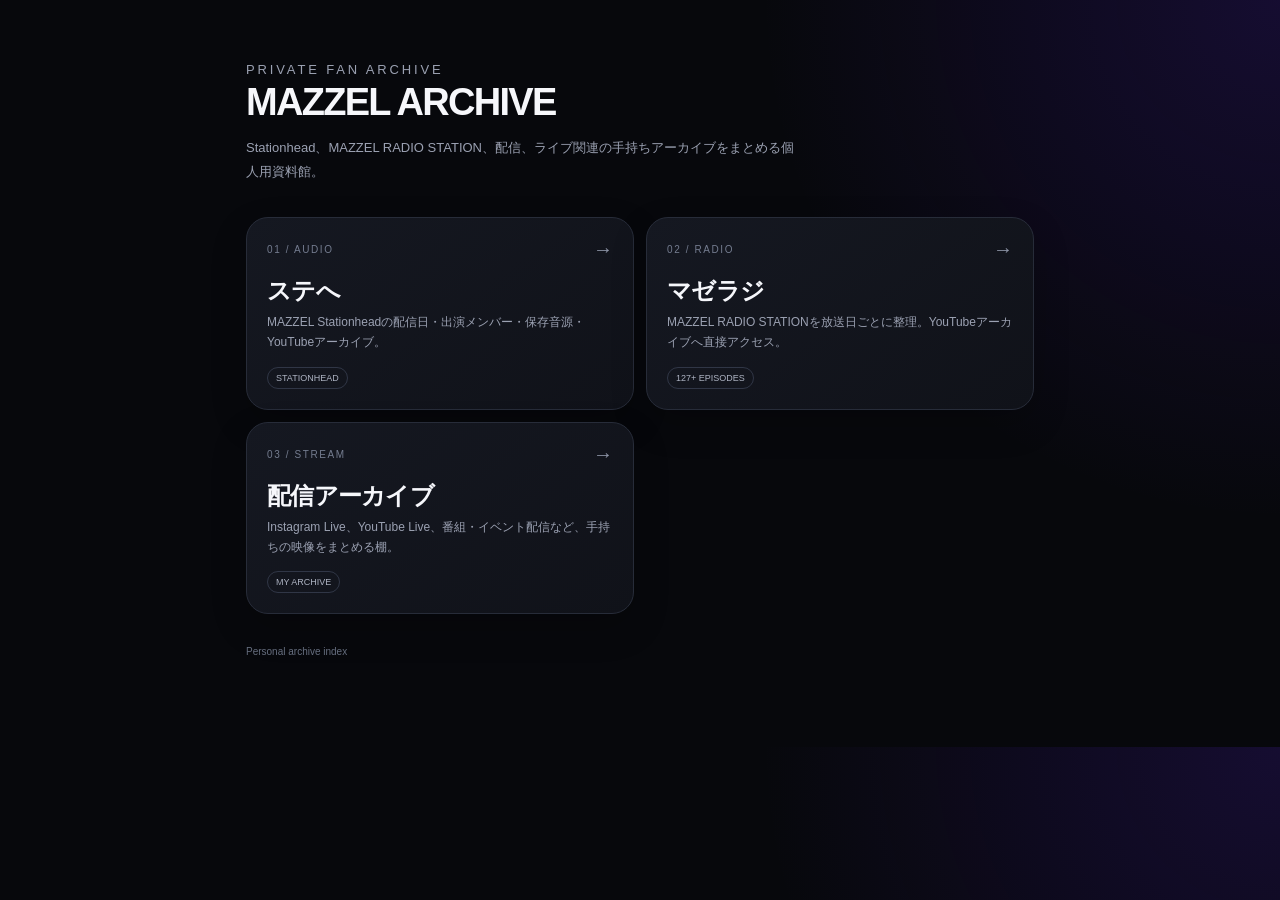
==== commit 051256f2: "Remove BMSG FES card and page from the GitHub Pages copy Co-Authored-By: Claude Opus 5.5 <noreply@an" ====
--- a/index.html
+++ b/index.html
@@ -25,6 +25,5 @@
 <a class="card" href="./stationhead/"><div class="card-top"><span class="num">01 / AUDIO</span><span class="arrow">→</span></div><h2>ステへ</h2><p>MAZZEL Stationheadの配信日・出演メンバー・保存音源・YouTubeアーカイブ。</p><span class="tag">STATIONHEAD</span></a>
 <a class="card" href="./radio/"><div class="card-top"><span class="num">02 / RADIO</span><span class="arrow">→</span></div><h2>マゼラジ</h2><p>MAZZEL RADIO STATIONを放送日ごとに整理。YouTubeアーカイブへ直接アクセス。</p><span class="tag">127+ EPISODES</span></a>
 <a class="card" href="./archive/"><div class="card-top"><span class="num">03 / STREAM</span><span class="arrow">→</span></div><h2>配信アーカイブ</h2><p>Instagram Live、YouTube Live、番組・イベント配信など、手持ちの映像をまとめる棚。</p><span class="tag">MY ARCHIVE</span></a>
-<a class="card" href="./bmsg-fes-26/"><div class="card-top"><span class="num">04 / LIVE</span><span class="arrow">→</span></div><h2>BMSG FES ’26</h2><p>BMSG FES ’26関連の映像・メモ・参戦記録をまとめる専用ページ。</p><span class="tag">BMSG FES 2026</span></a>
 </section><footer>Personal archive index</footer>
 </main></body></html>
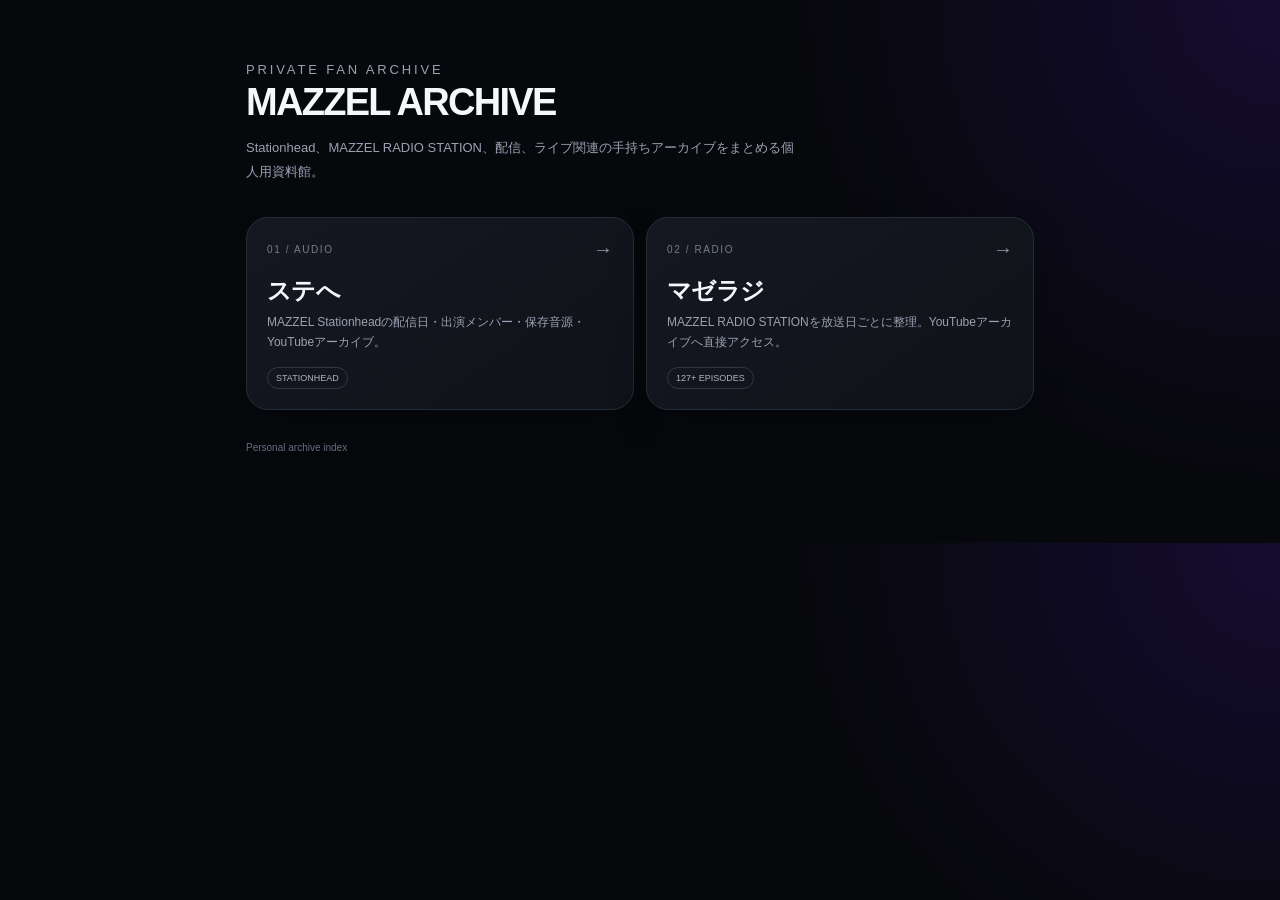
==== commit a8cce620: "Add video uploads to 配信アーカイブ (Cloudflare only); remove it from GitHub Pages Co-Authored-By: Claude O" ====
--- a/index.html
+++ b/index.html
@@ -24,6 +24,5 @@
 <section class="grid">
 <a class="card" href="./stationhead/"><div class="card-top"><span class="num">01 / AUDIO</span><span class="arrow">→</span></div><h2>ステへ</h2><p>MAZZEL Stationheadの配信日・出演メンバー・保存音源・YouTubeアーカイブ。</p><span class="tag">STATIONHEAD</span></a>
 <a class="card" href="./radio/"><div class="card-top"><span class="num">02 / RADIO</span><span class="arrow">→</span></div><h2>マゼラジ</h2><p>MAZZEL RADIO STATIONを放送日ごとに整理。YouTubeアーカイブへ直接アクセス。</p><span class="tag">127+ EPISODES</span></a>
-<a class="card" href="./archive/"><div class="card-top"><span class="num">03 / STREAM</span><span class="arrow">→</span></div><h2>配信アーカイブ</h2><p>Instagram Live、YouTube Live、番組・イベント配信など、手持ちの映像をまとめる棚。</p><span class="tag">MY ARCHIVE</span></a>
 </section><footer>Personal archive index</footer>
 </main></body></html>
